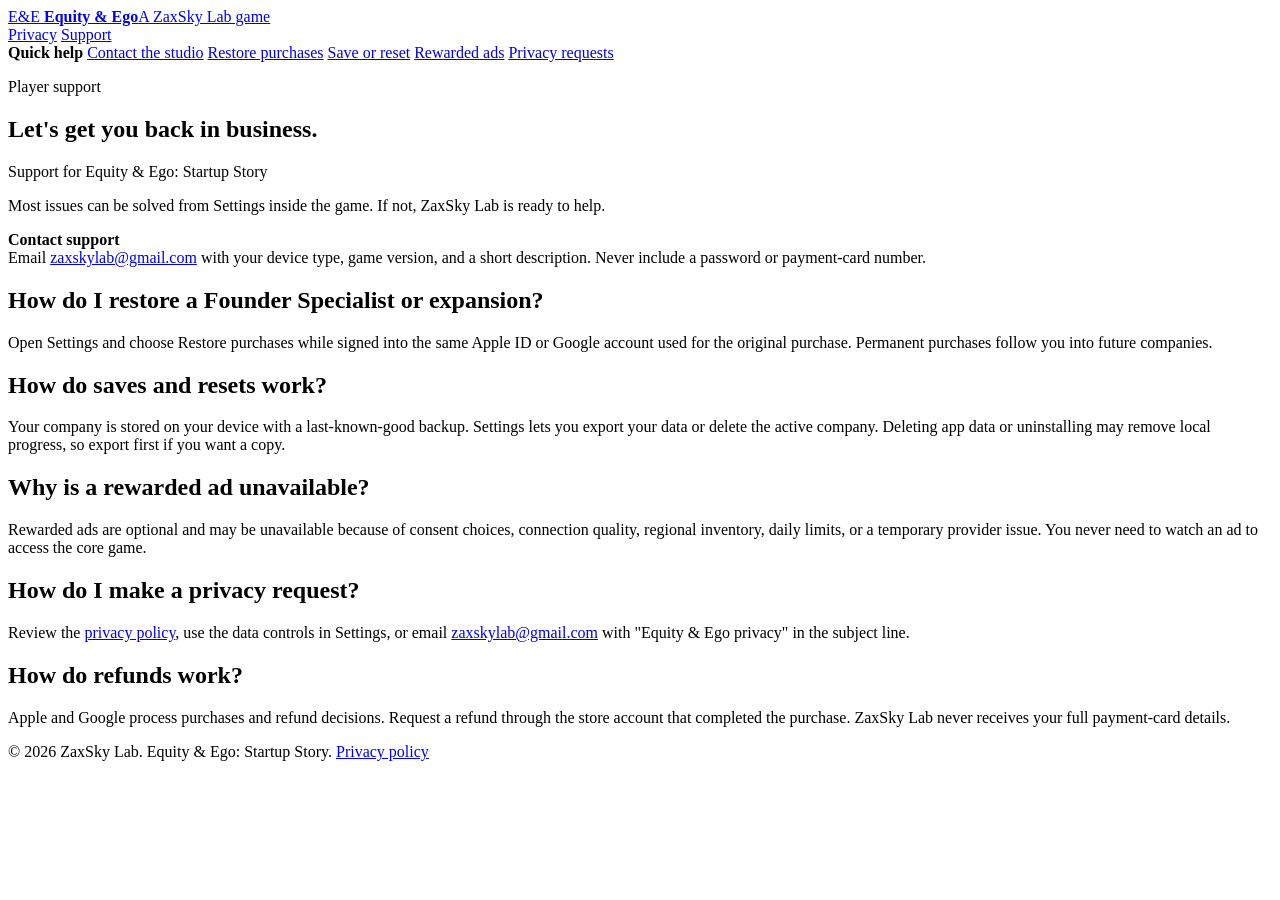
==== support.html @ 5fd8339c "Add files via upload" ====
<!doctype html>
<html lang="en">
<head>
  <meta charset="utf-8">
  <meta name="viewport" content="width=device-width, initial-scale=1">
  <meta name="description" content="Player support for Equity & Ego: Startup Story by ZaxSky Lab.">
  <title>Player Support | Equity & Ego</title>
  <link rel="stylesheet" href="../assets/site.css">
</head>
<body>
  <header class="site-header">
    <a class="brand" href="../" aria-label="Equity and Ego home">
      <span class="brand-mark">E&amp;E</span>
      <span class="brand-copy"><strong>Equity &amp; Ego</strong><span>A ZaxSky Lab game</span></span>
    </a>
    <nav class="page-nav" aria-label="Main navigation">
      <a href="../privacy/">Privacy</a>
      <a href="./" aria-current="page">Support</a>
    </nav>
  </header>

  <main class="document-shell">
    <aside class="document-menu">
      <strong>Quick help</strong>
      <a href="#contact">Contact the studio</a>
      <a href="#purchases">Restore purchases</a>
      <a href="#save">Save or reset</a>
      <a href="#ads">Rewarded ads</a>
      <a href="#privacy">Privacy requests</a>
    </aside>

    <article class="document">
      <p class="eyebrow">Player support</p>
      <h1>Let's get you back in business.</h1>
      <p class="meta">Support for Equity &amp; Ego: Startup Story</p>
      <p>Most issues can be solved from Settings inside the game. If not, ZaxSky Lab is ready to help.</p>

      <div class="notice" id="contact">
        <strong>Contact support</strong><br>
        Email <a href="mailto:zaxskylab@gmail.com?subject=Equity%20%26%20Ego%20support">zaxskylab@gmail.com</a> with your device type, game version, and a short description. Never include a password or payment-card number.
      </div>

      <section class="faq">
        <article>
          <h2 id="purchases">How do I restore a Founder Specialist or expansion?</h2>
          <p>Open Settings and choose Restore purchases while signed into the same Apple ID or Google account used for the original purchase. Permanent purchases follow you into future companies.</p>
        </article>
        <article>
          <h2 id="save">How do saves and resets work?</h2>
          <p>Your company is stored on your device with a last-known-good backup. Settings lets you export your data or delete the active company. Deleting app data or uninstalling may remove local progress, so export first if you want a copy.</p>
        </article>
        <article>
          <h2 id="ads">Why is a rewarded ad unavailable?</h2>
          <p>Rewarded ads are optional and may be unavailable because of consent choices, connection quality, regional inventory, daily limits, or a temporary provider issue. You never need to watch an ad to access the core game.</p>
        </article>
        <article>
          <h2 id="privacy">How do I make a privacy request?</h2>
          <p>Review the <a href="../privacy/">privacy policy</a>, use the data controls in Settings, or email <a href="mailto:zaxskylab@gmail.com?subject=Equity%20%26%20Ego%20privacy">zaxskylab@gmail.com</a> with "Equity &amp; Ego privacy" in the subject line.</p>
        </article>
        <article>
          <h2 id="refunds">How do refunds work?</h2>
          <p>Apple and Google process purchases and refund decisions. Request a refund through the store account that completed the purchase. ZaxSky Lab never receives your full payment-card details.</p>
        </article>
      </section>
    </article>
  </main>

  <footer class="site-footer">
    <span>&copy; 2026 ZaxSky Lab. Equity &amp; Ego: Startup Story.</span>
    <span><a href="../privacy/">Privacy policy</a></span>
  </footer>
</body>
</html>
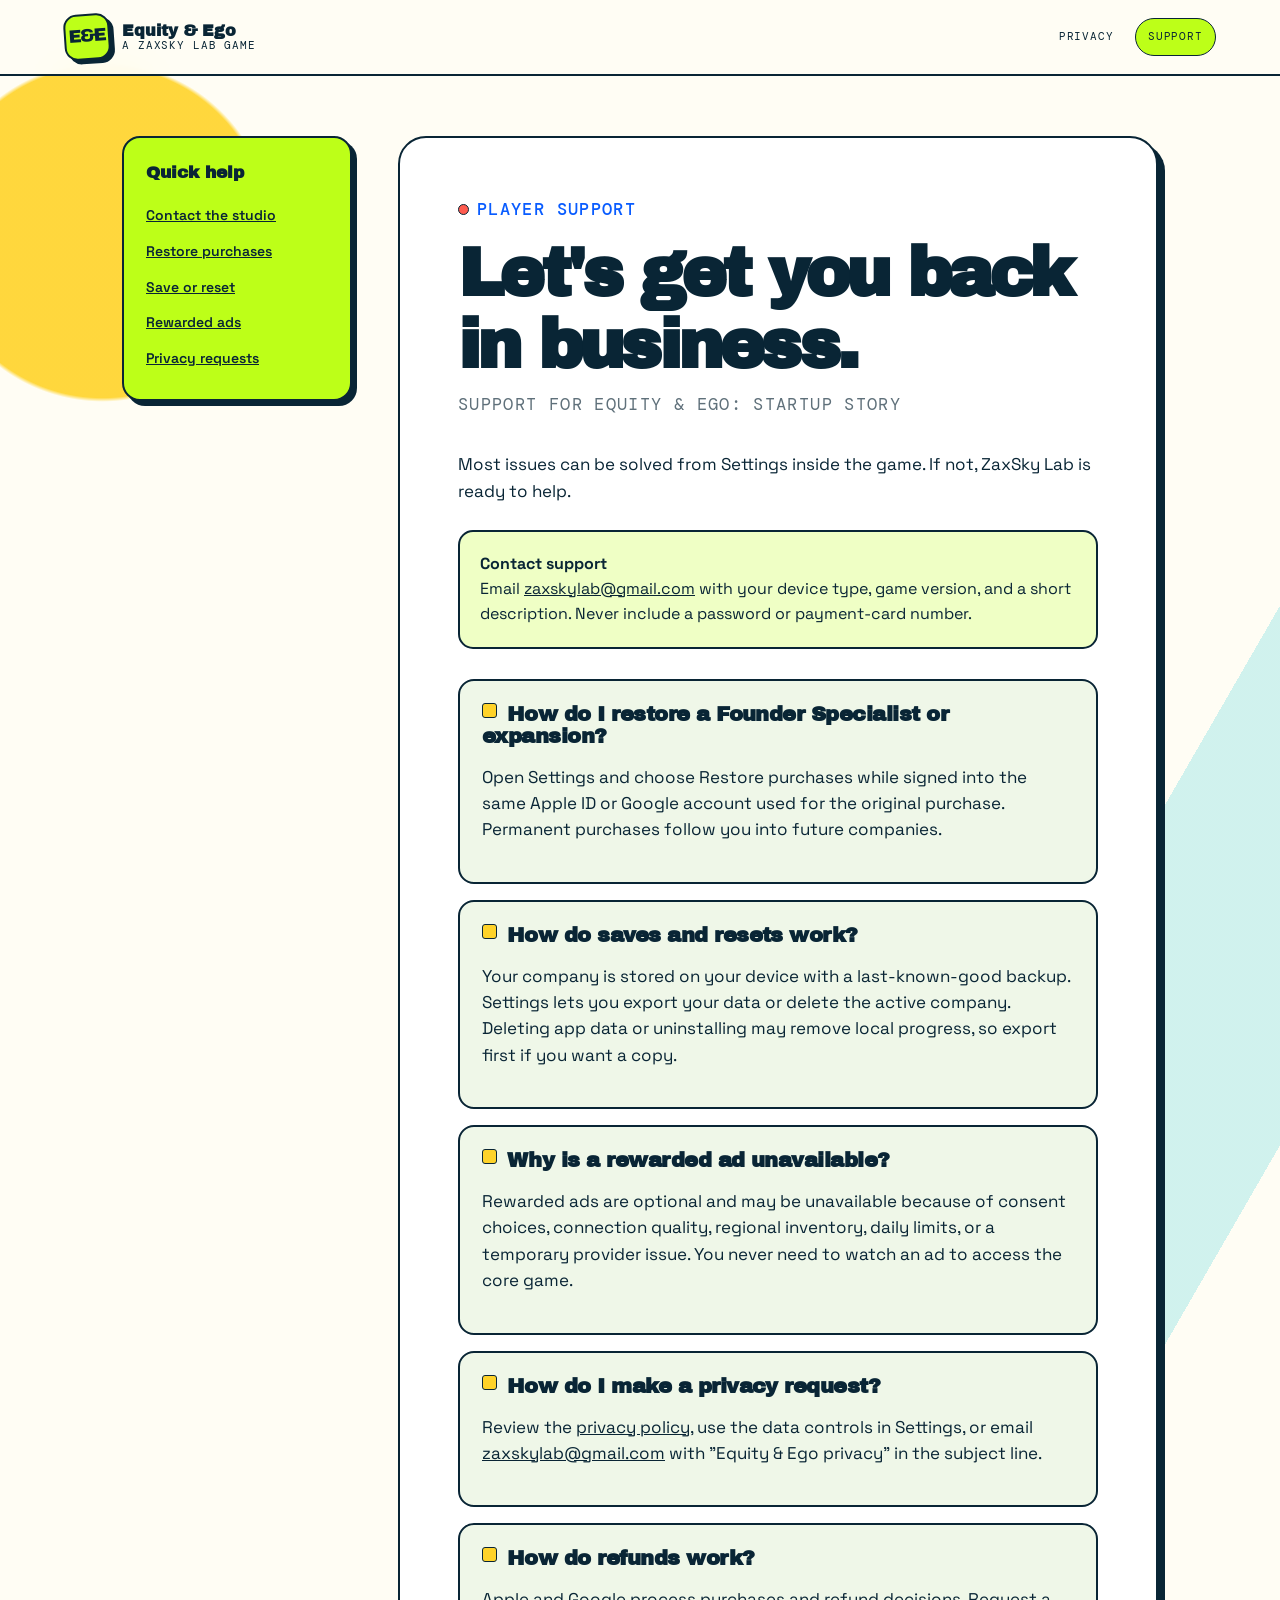
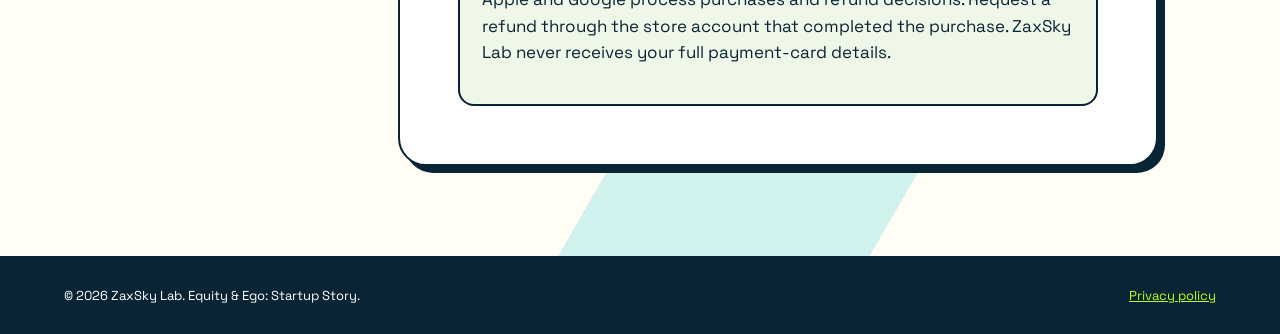
==== commit ac6d2269: "Fix legal page styling" ====
--- a/support.html
+++ b/support.html
@@ -1,11 +1,11 @@
-<!doctype html>
+﻿<!doctype html>
 <html lang="en">
 <head>
   <meta charset="utf-8">
   <meta name="viewport" content="width=device-width, initial-scale=1">
   <meta name="description" content="Player support for Equity & Ego: Startup Story by ZaxSky Lab.">
   <title>Player Support | Equity & Ego</title>
-  <link rel="stylesheet" href="../assets/site.css">
+  <link rel="stylesheet" href="site.css">
 </head>
 <body>
   <header class="site-header">
@@ -71,3 +71,4 @@
   </footer>
 </body>
 </html>
+
--- a/site.css
+++ b/site.css
@@ -0,0 +1,474 @@
+@import url("https://fonts.googleapis.com/css2?family=Archivo+Black&family=DM+Mono:wght@400;500&family=Space+Grotesk:wght@400;500;600;700&display=swap");
+
+:root {
+  --ink: #092535;
+  --paper: #fffdf4;
+  --soft: #eff7e8;
+  --lime: #bdff18;
+  --cyan: #16c6d4;
+  --coral: #ff5b4f;
+  --yellow: #ffd329;
+  --line: 2px solid var(--ink);
+  --shadow: 7px 7px 0 var(--ink);
+}
+
+* {
+  box-sizing: border-box;
+}
+
+html {
+  scroll-behavior: smooth;
+}
+
+body {
+  min-height: 100vh;
+  margin: 0;
+  color: var(--ink);
+  background:
+    radial-gradient(circle at 8% 12%, rgba(255, 211, 41, 0.9) 0 8%, transparent 8.2%),
+    linear-gradient(120deg, transparent 0 68%, rgba(22, 198, 212, 0.2) 68% 81%, transparent 81%),
+    var(--paper);
+  font-family: "Space Grotesk", sans-serif;
+  line-height: 1.55;
+}
+
+a {
+  color: inherit;
+}
+
+.site-header {
+  position: sticky;
+  z-index: 10;
+  top: 0;
+  display: flex;
+  align-items: center;
+  justify-content: space-between;
+  gap: 24px;
+  padding: 14px clamp(18px, 5vw, 72px);
+  border-bottom: var(--line);
+  background: rgba(255, 253, 244, 0.94);
+  backdrop-filter: blur(12px);
+}
+
+.brand {
+  display: inline-flex;
+  align-items: center;
+  gap: 12px;
+  text-decoration: none;
+}
+
+.brand-mark {
+  display: grid;
+  width: 46px;
+  height: 46px;
+  place-items: center;
+  transform: rotate(-4deg);
+  border: var(--line);
+  border-radius: 13px;
+  background: var(--lime);
+  box-shadow: 4px 4px 0 var(--ink);
+  font-family: "Archivo Black", sans-serif;
+  font-size: 18px;
+  letter-spacing: -2px;
+}
+
+.brand-copy {
+  display: grid;
+  line-height: 1.05;
+}
+
+.brand-copy strong {
+  font-family: "Archivo Black", sans-serif;
+  font-size: 16px;
+}
+
+.brand-copy span,
+.eyebrow,
+.meta,
+.page-nav a {
+  font-family: "DM Mono", monospace;
+  font-size: 11px;
+  letter-spacing: 0.08em;
+  text-transform: uppercase;
+}
+
+.page-nav {
+  display: flex;
+  align-items: center;
+  gap: 8px;
+}
+
+.page-nav a {
+  padding: 9px 12px;
+  border: 1.5px solid transparent;
+  border-radius: 999px;
+  text-decoration: none;
+}
+
+.page-nav a:hover,
+.page-nav a[aria-current="page"] {
+  border-color: var(--ink);
+  background: var(--lime);
+}
+
+main {
+  width: min(1080px, calc(100% - 32px));
+  margin: 0 auto;
+}
+
+.hero {
+  display: grid;
+  min-height: 520px;
+  grid-template-columns: minmax(0, 1.25fr) minmax(260px, 0.75fr);
+  align-items: center;
+  gap: clamp(36px, 8vw, 100px);
+  padding: 70px 0 64px;
+}
+
+.eyebrow {
+  display: inline-flex;
+  align-items: center;
+  gap: 8px;
+  margin: 0 0 16px;
+  color: #095cff;
+  font-weight: 500;
+}
+
+.eyebrow::before {
+  width: 9px;
+  height: 9px;
+  border: 1.5px solid var(--ink);
+  border-radius: 50%;
+  background: var(--coral);
+  content: "";
+}
+
+h1,
+h2,
+h3 {
+  line-height: 1.05;
+}
+
+h1 {
+  max-width: 760px;
+  margin: 0 0 22px;
+  font-family: "Archivo Black", sans-serif;
+  font-size: clamp(46px, 8vw, 92px);
+  letter-spacing: -0.055em;
+}
+
+.hero-copy > p:not(.eyebrow) {
+  max-width: 650px;
+  margin: 0 0 28px;
+  font-size: clamp(18px, 2.4vw, 24px);
+}
+
+.button-row {
+  display: flex;
+  flex-wrap: wrap;
+  gap: 14px;
+}
+
+.button {
+  display: inline-flex;
+  min-height: 50px;
+  align-items: center;
+  justify-content: center;
+  padding: 11px 20px;
+  border: var(--line);
+  border-radius: 14px;
+  background: var(--lime);
+  box-shadow: 5px 5px 0 var(--ink);
+  font-weight: 700;
+  text-decoration: none;
+  transition: transform 150ms ease, box-shadow 150ms ease;
+}
+
+.button.secondary {
+  background: white;
+}
+
+.button:hover {
+  transform: translate(3px, 3px);
+  box-shadow: 2px 2px 0 var(--ink);
+}
+
+.hero-art {
+  position: relative;
+  display: grid;
+  aspect-ratio: 1;
+  place-items: center;
+}
+
+.orbit {
+  position: absolute;
+  border: var(--line);
+  border-radius: 50%;
+}
+
+.orbit.one {
+  inset: 3%;
+  background: var(--cyan);
+}
+
+.orbit.two {
+  inset: 17%;
+  transform: translate(12%, -8%);
+  background: var(--coral);
+}
+
+.orbit.three {
+  inset: 33%;
+  transform: translate(-18%, 14%);
+  background: var(--yellow);
+}
+
+.hero-stamp {
+  z-index: 2;
+  max-width: 190px;
+  transform: rotate(-8deg);
+  border: var(--line);
+  background: var(--paper);
+  box-shadow: var(--shadow);
+  padding: 18px;
+  font-family: "Archivo Black", sans-serif;
+  font-size: clamp(24px, 4vw, 42px);
+  line-height: 0.95;
+  text-align: center;
+  text-transform: uppercase;
+}
+
+.card-grid {
+  display: grid;
+  grid-template-columns: repeat(2, minmax(0, 1fr));
+  gap: 22px;
+  padding: 0 0 80px;
+}
+
+.link-card {
+  position: relative;
+  min-height: 250px;
+  overflow: hidden;
+  padding: clamp(24px, 4vw, 40px);
+  border: var(--line);
+  border-radius: 24px;
+  background: white;
+  box-shadow: var(--shadow);
+  text-decoration: none;
+}
+
+.link-card::after {
+  position: absolute;
+  right: -35px;
+  bottom: -50px;
+  width: 150px;
+  height: 150px;
+  border: var(--line);
+  border-radius: 42%;
+  background: var(--cyan);
+  content: "";
+  transition: transform 250ms ease;
+}
+
+.link-card.support::after {
+  background: var(--coral);
+}
+
+.link-card:hover::after {
+  transform: rotate(25deg) scale(1.12);
+}
+
+.link-card h2 {
+  max-width: 430px;
+  margin: 10px 0 12px;
+  font-family: "Archivo Black", sans-serif;
+  font-size: clamp(28px, 4vw, 42px);
+  letter-spacing: -0.035em;
+}
+
+.link-card p {
+  max-width: 470px;
+  margin: 0;
+  font-size: 17px;
+}
+
+.document-shell {
+  display: grid;
+  grid-template-columns: 230px minmax(0, 760px);
+  justify-content: center;
+  gap: 46px;
+  padding: 60px 0 90px;
+}
+
+.document-menu {
+  position: sticky;
+  top: 96px;
+  align-self: start;
+  padding: 22px;
+  border: var(--line);
+  border-radius: 18px;
+  background: var(--lime);
+  box-shadow: 5px 5px 0 var(--ink);
+}
+
+.document-menu strong {
+  display: block;
+  margin-bottom: 12px;
+  font-family: "Archivo Black", sans-serif;
+  font-size: 17px;
+}
+
+.document-menu a {
+  display: block;
+  padding: 7px 0;
+  font-size: 14px;
+  font-weight: 600;
+}
+
+.document {
+  padding: clamp(24px, 5vw, 58px);
+  border: var(--line);
+  border-radius: 28px;
+  background: white;
+  box-shadow: var(--shadow);
+}
+
+.document h1 {
+  margin-bottom: 10px;
+  font-size: clamp(38px, 7vw, 68px);
+}
+
+.document h2 {
+  margin: 44px 0 12px;
+  font-family: "Archivo Black", sans-serif;
+  font-size: clamp(23px, 3.5vw, 31px);
+  letter-spacing: -0.025em;
+  scroll-margin-top: 100px;
+}
+
+.document h2::before {
+  display: inline-block;
+  width: 13px;
+  height: 13px;
+  margin: 0 10px 3px 0;
+  border: 1.5px solid var(--ink);
+  border-radius: 3px;
+  background: var(--cyan);
+  content: "";
+}
+
+.document p,
+.document li {
+  font-size: 17px;
+}
+
+.document .meta {
+  margin: 0 0 34px;
+  color: #5f707a;
+}
+
+.notice {
+  margin: 26px 0;
+  padding: 20px;
+  border: var(--line);
+  border-radius: 15px;
+  background: #efffc5;
+}
+
+.faq {
+  display: grid;
+  gap: 16px;
+  margin-top: 30px;
+}
+
+.faq article {
+  padding: 22px;
+  border: var(--line);
+  border-radius: 16px;
+  background: var(--soft);
+}
+
+.faq h2 {
+  margin-top: 0;
+  font-size: 21px;
+}
+
+.faq h2::before {
+  background: var(--yellow);
+}
+
+.site-footer {
+  display: flex;
+  justify-content: space-between;
+  gap: 20px;
+  padding: 28px clamp(18px, 5vw, 72px);
+  border-top: var(--line);
+  background: var(--ink);
+  color: white;
+  font-size: 13px;
+}
+
+.site-footer a {
+  color: var(--lime);
+}
+
+@media (max-width: 760px) {
+  .site-header {
+    align-items: flex-start;
+  }
+
+  .brand-copy span {
+    display: none;
+  }
+
+  .page-nav {
+    gap: 2px;
+  }
+
+  .page-nav a {
+    padding: 8px;
+    font-size: 9px;
+  }
+
+  .hero {
+    min-height: auto;
+    grid-template-columns: 1fr;
+    padding-top: 50px;
+  }
+
+  .hero-art {
+    width: min(370px, 92%);
+    justify-self: center;
+  }
+
+  .card-grid,
+  .document-shell {
+    grid-template-columns: 1fr;
+  }
+
+  .document-menu {
+    position: static;
+    display: none;
+  }
+
+  .document-shell {
+    padding-top: 34px;
+  }
+
+  .document {
+    padding: 26px 20px 36px;
+    border-radius: 20px;
+    box-shadow: 5px 5px 0 var(--ink);
+  }
+
+  .site-footer {
+    flex-direction: column;
+  }
+}
+
+@media (prefers-reduced-motion: reduce) {
+  * {
+    scroll-behavior: auto !important;
+    transition: none !important;
+  }
+}
